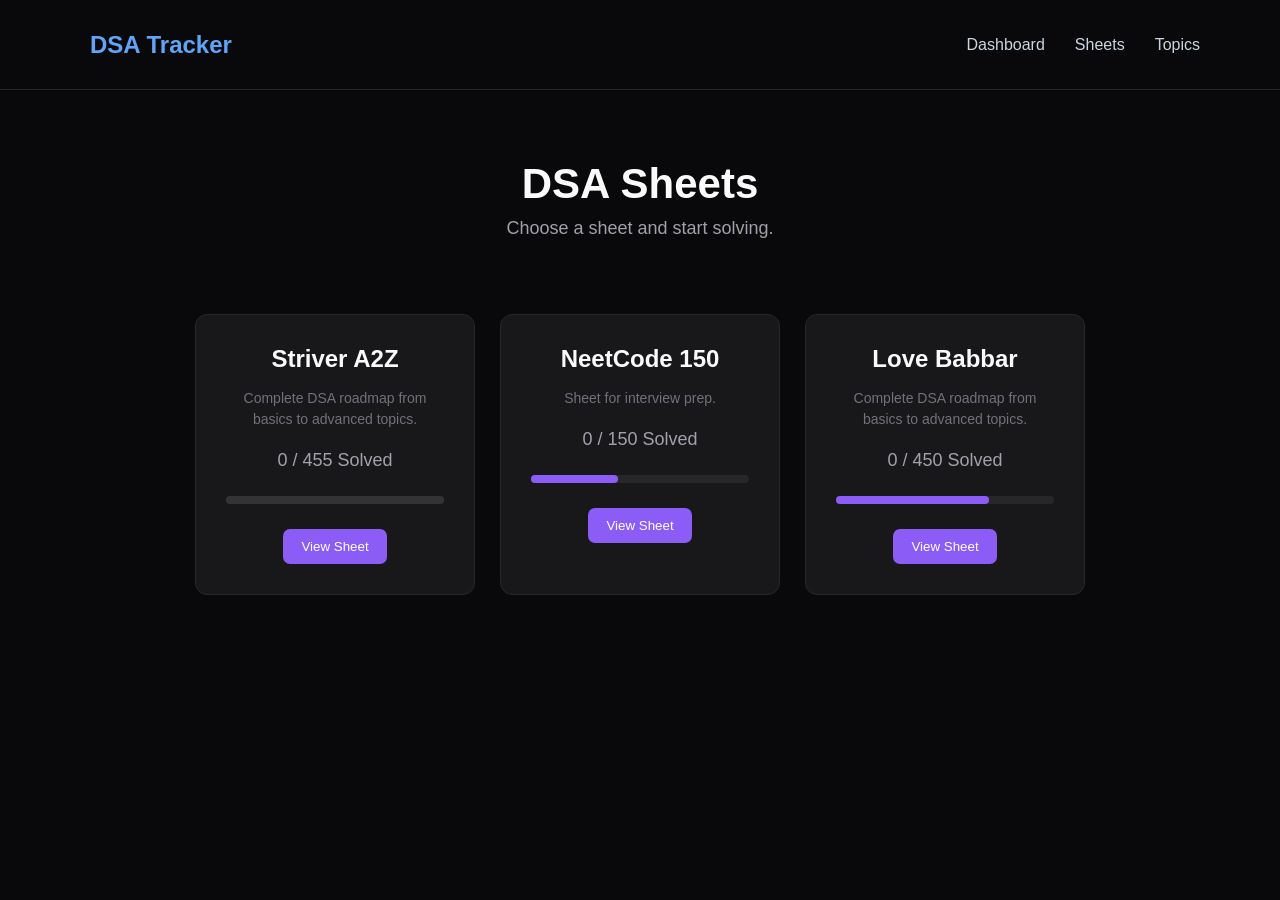
==== sheets.html @ 51c481e1 "Initial commit" ====
<!DOCTYPE html>
<html lang="en">

<head>
    <meta charset="UTF-8">
    <meta name="viewport" content="width=device-width, initial-scale=1.0">

    <title>DSA SHEETS | DSA Tracker</title>

    <link rel="stylesheet" href="style.css">
</head>

<body>

    <nav>
        <h2>DSA Tracker</h2>

        <div class="nav-links">
            <a href="index.html">Dashboard</a>
            <a href="sheets.html">Sheets</a>
            <a href="topics.html">Topics</a>
        </div>
    </nav>


    <main>

        <section class="sheets-heading">
            <h1>DSA Sheets</h1>
            <p>Choose a sheet and start solving.</p>

            <section class="sheets">

                <div class="sheet-card">
                    <h2>Striver A2Z</h2>
                    <p class="description">
                        Complete DSA roadmap from basics to advanced topics.
                    </p>
                    <p>0 / 455 Solved</p>
                    <div class="progress">
                        <div class="progress-bar"></div>
                    </div>
                    <button>View Sheet</button>
                </div>

                <div class="sheet-card">
                    <h2>NeetCode 150</h2>
                    <p class="description">
                        Sheet for interview prep.
                    </p>
                    <p>0 / 150 Solved</p>
                    <div class="progress">
                        <div class="progress-bar1"></div>
                    </div>
                    <button>View Sheet</button>
                </div>

                <div class="sheet-card">
                    <h2>Love Babbar</h2>
                    <p class="description">
                        Complete DSA roadmap from basics to advanced topics.
                    </p>
                    <p>0 / 450 Solved</p>
                    <div class="progress">
                        <div class="progress-bar2"></div>
                    </div>
                    <button>View Sheet</button>
                </div>

            </section>
        </section>

    </main>

</body>

</html>
---- style.css ----
* {
    margin: 0;
    padding: 0;
    box-sizing: border-box;
}

body {
    background-color: #09090b;
    color: #fafafa;
    font-family: Arial, sans-serif;
}

nav {
    height: 10vh;
    padding: 0 60px;

    display: flex;
    align-items: center;
    justify-content: space-between;

    border-bottom: 1px solid #27272a;
}

nav h2 {
    color: #60a5fa;
    padding-left: 30px;
}

.nav-links {
    display: flex;
    gap: 30px;
    padding-right: 20px;
}

.nav-links a {
    color: #cbd5e1;
    text-decoration: none;
}

.nav-links a:hover {
    color: #60a5fa;
}

.hero {
    text-align: center;
    max-width: 800px;
    margin: 120px auto;
    margin-bottom: 95px; 
    padding: 20px;
}

.hero h1 {
    font-size: 48px;
    margin-bottom: 20px;
}

.hero p {
    color: #94a3b8;
    font-size: 18px;
    line-height: 1.6;
    margin-bottom: 30px;
}

.hero button {
    background-color: #8b5cf6;
    color: white;

    border: none;
    padding: 12px 24px;

    border-radius: 8px;
    font-size: 16px;

    cursor: pointer;
}

.hero button:hover {
    background-color:#7c3aed;
}

.stats {
    display: flex;
    justify-content: center;
    gap: 25px;
}

.card {
    background-color:#18181b;

    width: 200px;
    padding: 25px;

    text-align: center;

    border-radius: 10px;
}

.card h2 {
    font-size: 32px;
    color: #60a5fa;
    margin-bottom: 8px;
}

.card p {
    color: #94a3b8;
}

.sheets-heading {
    text-align: center;
    margin: 70px 0 40px;
}

.sheets-heading h1 {
    font-size: 42px;
    margin-bottom: 10px;
}

.sheets-heading p {
    color: #a1a1aa;
    font-size: 18px;
}

.sheets {
    display: flex;
    justify-content: center;
    gap: 25px;
    margin-top: 75px;
}

.sheet-card {
    background-color: #18181b;

    width: 280px;
    padding: 30px;

    border: 1px solid #27272a;
    border-radius: 12px;
}

.sheet-card h2 {
    margin-bottom: 15px;
}

.sheet-card p {
    color: #a1a1aa;
    margin-bottom: 25px;
}

.sheet-card button {
    background-color: #8b5cf6;
    color: white;

    border: none;
    padding: 10px 18px;

    border-radius: 7px;
    cursor: pointer;
}

.sheet-card {
    transition: 0.2s;
}

.sheet-card:hover {
    transform: translateY(-5px);
    border-color: #8b5cf6;
}

.progress {
    height: 8px;
    background-color: #27272a;
    border-radius: 10px;
    margin-bottom: 25px;
}

.progress-bar {
    height: 100%;
    width: 20%;
    background-color: #8b5cf6;
    border-radius: 10px;
}

.progress-bar1 {
    height: 100%;
    width: 40%;
    background-color: #8b5cf6;
    border-radius: 10px;
}

.progress-bar2 {
    height: 100%;
    width: 70%;
    background-color: #8b5cf6;
    border-radius: 10px;
}

.sheet-card .description {
    color: #71717a;
    font-size: 14px;
    line-height: 1.5;
    margin-bottom: 20px;
}

.topic-card {
    background: #1a1a1a;
    border: 1px solid #2a2a2a;
    border-radius: 12px;
    padding: 15px 20px;
    display: flex;
    align-items: center;
    justify-content: space-between;
    gap: 20px;
    margin-bottom: 15px;
}

.topic-info {
    flex: 1;
}

.topic-info h2 {
    margin: 0 0 8px;
}

.topic-info p {
    
    color: #a1a1aa;
}

.topic-progress {
    width: 220px;
}

.topic-progress span {
    color: #71717a;
    font-size: 14px;
}

.progress-bar {
    width: 100%;
    height: 8px;
    background: #333;
    border-radius: 10px;
    margin-top: 8px;
    overflow: hidden;
}

.progress-fill {
    width: 0%;
    height: 100%;
    background: #fff;
    border-radius: 10px;
}

.topic-card button {
    padding: 7px 16px;
    border: none;
    border-radius: 8px;
    cursor: pointer;
}

.topics-page {
    padding: 30px;
}

.topics-page h1 {
    margin-bottom: 8px;
    font-size: 32px;
    
}

.topics-page > p {
    margin-top: 0;
    margin-bottom: 25px;
    color: #888;
}

.headings{
    display: flex;
    justify-content: center;
    align-items: center;
    flex-direction: column;
    margin-bottom: 20px;
}

.problems-page {
    padding: 30px;
}

.problem-section {
    margin-top: 35px;
}

.problem-section h2 {
    margin-bottom: 15px;
}

.problem-card {
    background: #1a1a1a;
    border: 1px solid #2a2a2a;
    border-radius: 12px;
    padding: 16px 20px;

    display: flex;
    align-items: center;
    gap: 20px;
}

.problem-details {
    flex: 1;
}

.problem-details h3 {
    margin: 0 0 5px;
}

.problem-details p {
    margin: 0;
    color: #888;
    font-size: 14px;
}

.difficulty {
    font-size: 13px;
    padding: 5px 10px;
    border-radius: 20px;
}

.difficulty.easy {
    background: #222;
    color: #aaa;
}

.problem-card input {
    width: 18px;
    height: 18px;
    cursor: pointer;
}


.topic-dropdown {
    background: #1a1a1a;
    border: 1px solid #2a2a2a;
    border-radius: 12px;
    overflow: hidden;
}

.topic-header {
    padding: 18px 20px;
    display: flex;
    justify-content: space-between;
    align-items: center;
    cursor: pointer;
}

.topic-header h2 {
    margin: 0;
}

.difficulty-section {
    border-top: 1px solid #2a2a2a;
}

.difficulty-header {
    padding: 14px 20px;
    display: flex;
    justify-content: space-between;
    align-items: center;
    cursor: pointer;
}

.difficulty-header h3 {
    margin: 0;
}

.problems-list {
    padding: 0 20px 15px 20px;
}

.problem-item {
    padding: 12px 0;
    display: flex;
    justify-content: space-between;
    align-items: center;
    border-top: 1px solid #242424;
}

.problem-item input {
    width: 17px;
    height: 17px;
    cursor: pointer;
}

.topic-dropdown{
    margin-bottom: 10px;
}

.topic-container {
    width: 70%;
    margin: 0 auto;
}
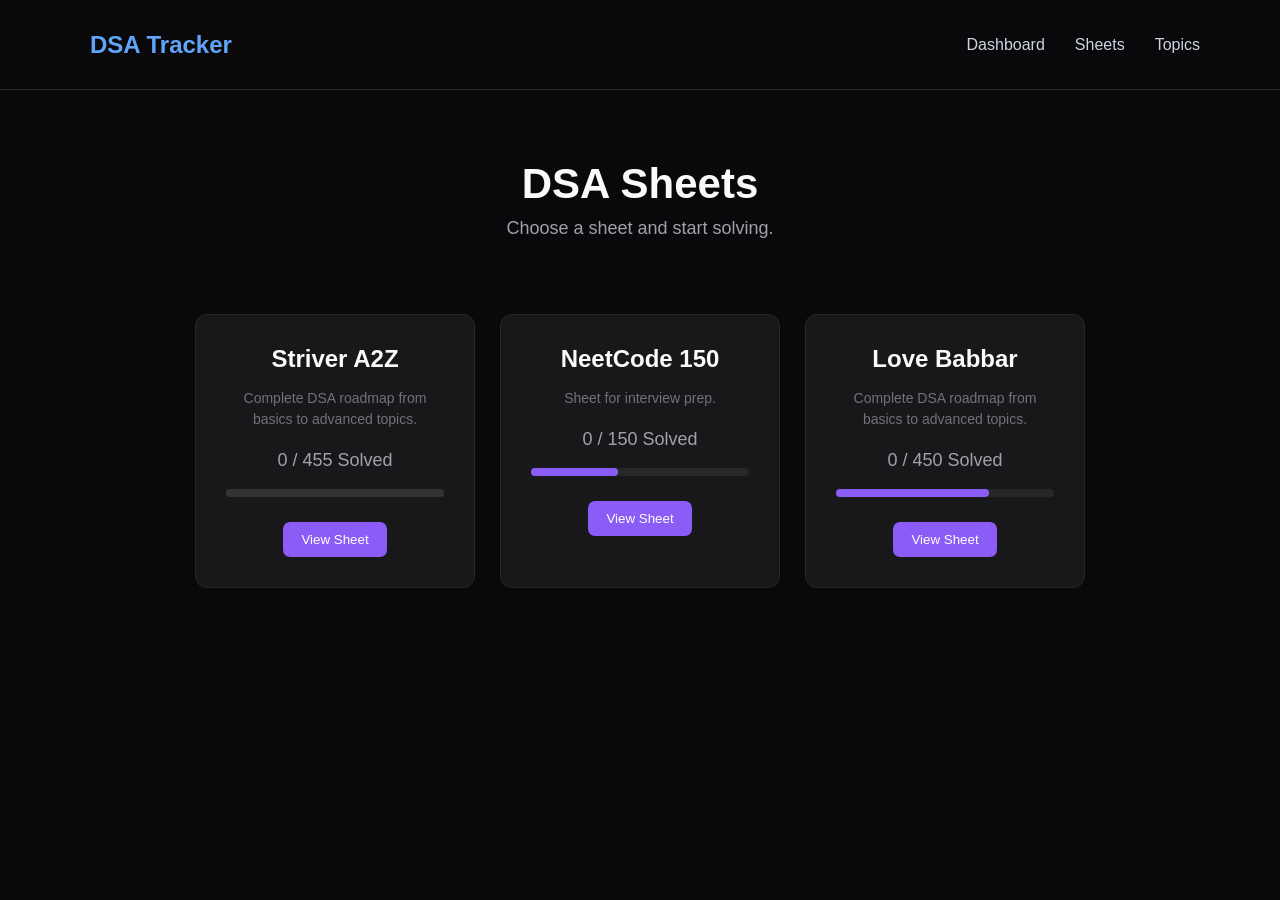
==== commit 3cfbfb40: "added striver a2z and stored problems in json" ====
--- a/sheets.html
+++ b/sheets.html
@@ -31,7 +31,7 @@
 
             <section class="sheets">
 
-                <div class="sheet-card">
+                <div class="sheet-card" id="striver-card">
                     <h2>Striver A2Z</h2>
                     <p class="description">
                         Complete DSA roadmap from basics to advanced topics.
@@ -40,7 +40,12 @@
                     <div class="progress">
                         <div class="progress-bar"></div>
                     </div>
-                    <button>View Sheet</button>
+
+                    <div id="striver-problems"></div>
+
+                    <button onclick="window.location.href='striver.html'">
+                        View Sheet
+                    </button>
                 </div>
 
                 <div class="sheet-card">
@@ -71,7 +76,7 @@
         </section>
 
     </main>
-
+    <script src="script.js"></script>
 </body>
 
 </html>
--- a/style.css
+++ b/style.css
@@ -46,7 +46,7 @@
     text-align: center;
     max-width: 800px;
     margin: 120px auto;
-    margin-bottom: 95px; 
+    margin-bottom: 75px; 
     padding: 20px;
 }
 
@@ -216,6 +216,9 @@
 
 .topic-info {
     flex: 1;
+    display: flex;
+    justify-content: space-between;
+    margin-right: 10%;
 }
 
 .topic-info h2 {
@@ -250,6 +253,14 @@
     height: 100%;
     background: #fff;
     border-radius: 10px;
+}
+
+.stat .progress-bar {
+    border-radius: 0;
+}
+
+.stat .progress-fill {
+    border-radius: 0;
 }
 
 .topic-card button {
@@ -400,3 +411,18 @@
     margin: 0 auto;
 }
 
+
+
+.stat .progress-bar {
+    width: 30%;
+    height: 3vh;
+    border: 2px solid white;
+    border-radius: 0;
+    margin-left: 36vw;
+    margin-bottom: 3vh;
+    border-radius: 0;
+}
+
+.sheets-heading p{
+    margin-bottom: 2vh;
+}
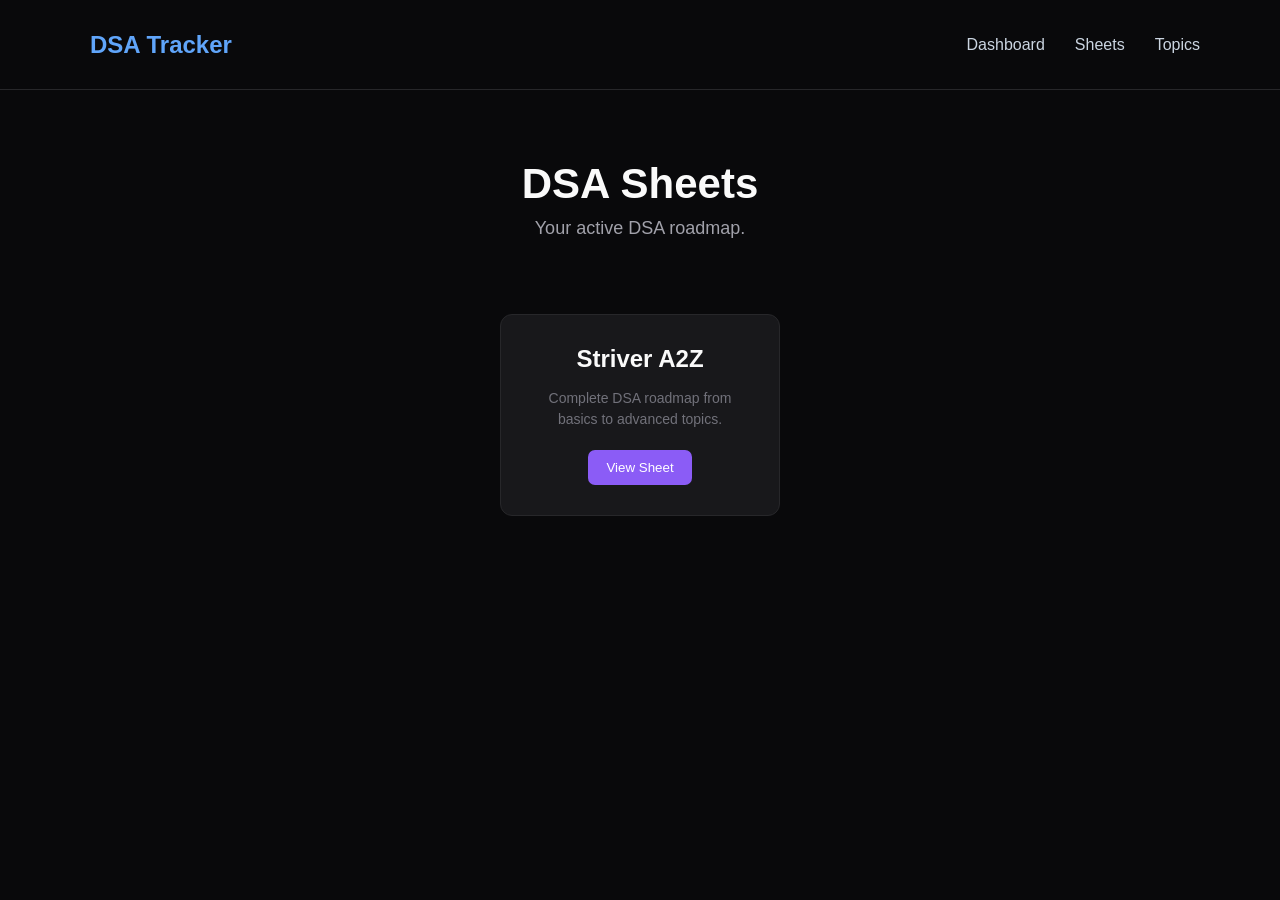
==== commit cf0ca77c: "finished dsa tracker v1" ====
--- a/sheets.html
+++ b/sheets.html
@@ -26,57 +26,36 @@
     <main>
 
         <section class="sheets-heading">
+
             <h1>DSA Sheets</h1>
-            <p>Choose a sheet and start solving.</p>
+
+            <p>Your active DSA roadmap.</p>
 
             <section class="sheets">
 
                 <div class="sheet-card" id="striver-card">
+
                     <h2>Striver A2Z</h2>
+
                     <p class="description">
                         Complete DSA roadmap from basics to advanced topics.
                     </p>
-                    <p>0 / 455 Solved</p>
-                    <div class="progress">
-                        <div class="progress-bar"></div>
-                    </div>
-
-                    <div id="striver-problems"></div>
 
                     <button onclick="window.location.href='striver.html'">
                         View Sheet
                     </button>
-                </div>
 
-                <div class="sheet-card">
-                    <h2>NeetCode 150</h2>
-                    <p class="description">
-                        Sheet for interview prep.
-                    </p>
-                    <p>0 / 150 Solved</p>
-                    <div class="progress">
-                        <div class="progress-bar1"></div>
-                    </div>
-                    <button>View Sheet</button>
-                </div>
-
-                <div class="sheet-card">
-                    <h2>Love Babbar</h2>
-                    <p class="description">
-                        Complete DSA roadmap from basics to advanced topics.
-                    </p>
-                    <p>0 / 450 Solved</p>
-                    <div class="progress">
-                        <div class="progress-bar2"></div>
-                    </div>
-                    <button>View Sheet</button>
                 </div>
 
             </section>
+
         </section>
 
     </main>
+
+
     <script src="script.js"></script>
+
 </body>
 
-</html>+</html>
--- a/style.css
+++ b/style.css
@@ -425,4 +425,218 @@
 
 .sheets-heading p{
     margin-bottom: 2vh;
+}
+/* =========================================
+   TOPICS PAGE
+   ========================================= */
+
+.topics-layout {
+    max-width: 1100px;
+
+    margin: 0 auto;
+
+    padding: 60px 30px;
+}
+
+
+.topics-heading {
+    margin-bottom: 40px;
+}
+
+
+.topics-label {
+    display: inline-block;
+
+    font-size: 12px;
+
+    font-weight: 700;
+
+    letter-spacing: 2px;
+
+    margin-bottom: 10px;
+
+    opacity: 0.6;
+}
+
+
+.topics-heading h1 {
+    font-size: 42px;
+
+    margin: 0 0 10px;
+}
+
+
+.topics-heading p {
+    margin: 0;
+
+    font-size: 16px;
+
+    opacity: 0.65;
+
+    max-width: 600px;
+}
+
+
+.topics-grid {
+    display: grid;
+
+    grid-template-columns: repeat(2, 1fr);
+
+    gap: 18px;
+}
+
+
+.topics-card {
+    position: relative;
+
+    padding: 25px;
+
+    border: 1px solid rgba(255, 255, 255, 0.08);
+
+    border-radius: 14px;
+
+    background: rgba(255, 255, 255, 0.03);
+
+    cursor: pointer;
+
+    transition:
+        transform 0.2s ease,
+        border-color 0.2s ease,
+        background 0.2s ease;
+}
+
+
+.topics-card:hover {
+    transform: translateY(-4px);
+
+    border-color: rgba(255, 255, 255, 0.2);
+
+    background: rgba(255, 255, 255, 0.06);
+}
+
+
+.topics-number {
+    display: block;
+
+    font-size: 12px;
+
+    font-weight: 700;
+
+    letter-spacing: 1px;
+
+    opacity: 0.4;
+
+    margin-bottom: 18px;
+}
+
+
+.topics-card h2 {
+    margin: 0 0 8px;
+
+    font-size: 22px;
+}
+
+
+.topics-card p {
+    margin: 0;
+
+    font-size: 14px;
+
+    line-height: 1.6;
+
+    opacity: 0.55;
+}
+
+
+/* =========================================
+   TOPICS RESPONSIVE DESIGN
+   ========================================= */
+
+@media (max-width: 700px) {
+
+    .topics-layout {
+        padding: 40px 20px;
+    }
+
+
+    .topics-heading h1 {
+        font-size: 34px;
+    }
+
+
+    .topics-grid {
+        grid-template-columns: 1fr;
+    }
+
+}
+
+/* =========================================
+   COMING SOON SHEETS
+   ========================================= */
+
+.coming-soon {
+    position: relative;
+    overflow: hidden;
+}
+
+.coming-soon::after {
+    content: "";
+    position: absolute;
+
+    width: 150%;
+    height: 45px;
+
+    background: #27272a;
+
+    top: 50%;
+    left: -25%;
+
+    transform: rotate(-20deg);
+}
+
+.coming-soon-ribbon {
+    position: absolute;
+
+    top: 50%;
+    left: 50%;
+
+    transform: translate(-50%, -50%) rotate(-20deg);
+
+    z-index: 2;
+
+    font-size: 12px;
+    font-weight: bold;
+    letter-spacing: 2px;
+
+    color: #fafafa;
+
+    white-space: nowrap;
+    padding-top: 43px;
+}
+
+
+.revision-card {
+    position: relative;
+    overflow: hidden;
+}
+
+.revision-ribbon {
+    position: absolute;
+
+    width: 180px;
+    padding: 6px 0;
+
+    top: 25px;
+    right: -50px;
+
+    transform: rotate(35deg);
+
+    background-color: #27272a;
+    color: #a1a1aa;
+
+    font-size: 10px;
+    font-weight: bold;
+    letter-spacing: 1.5px;
+
+    text-align: center;
 }
